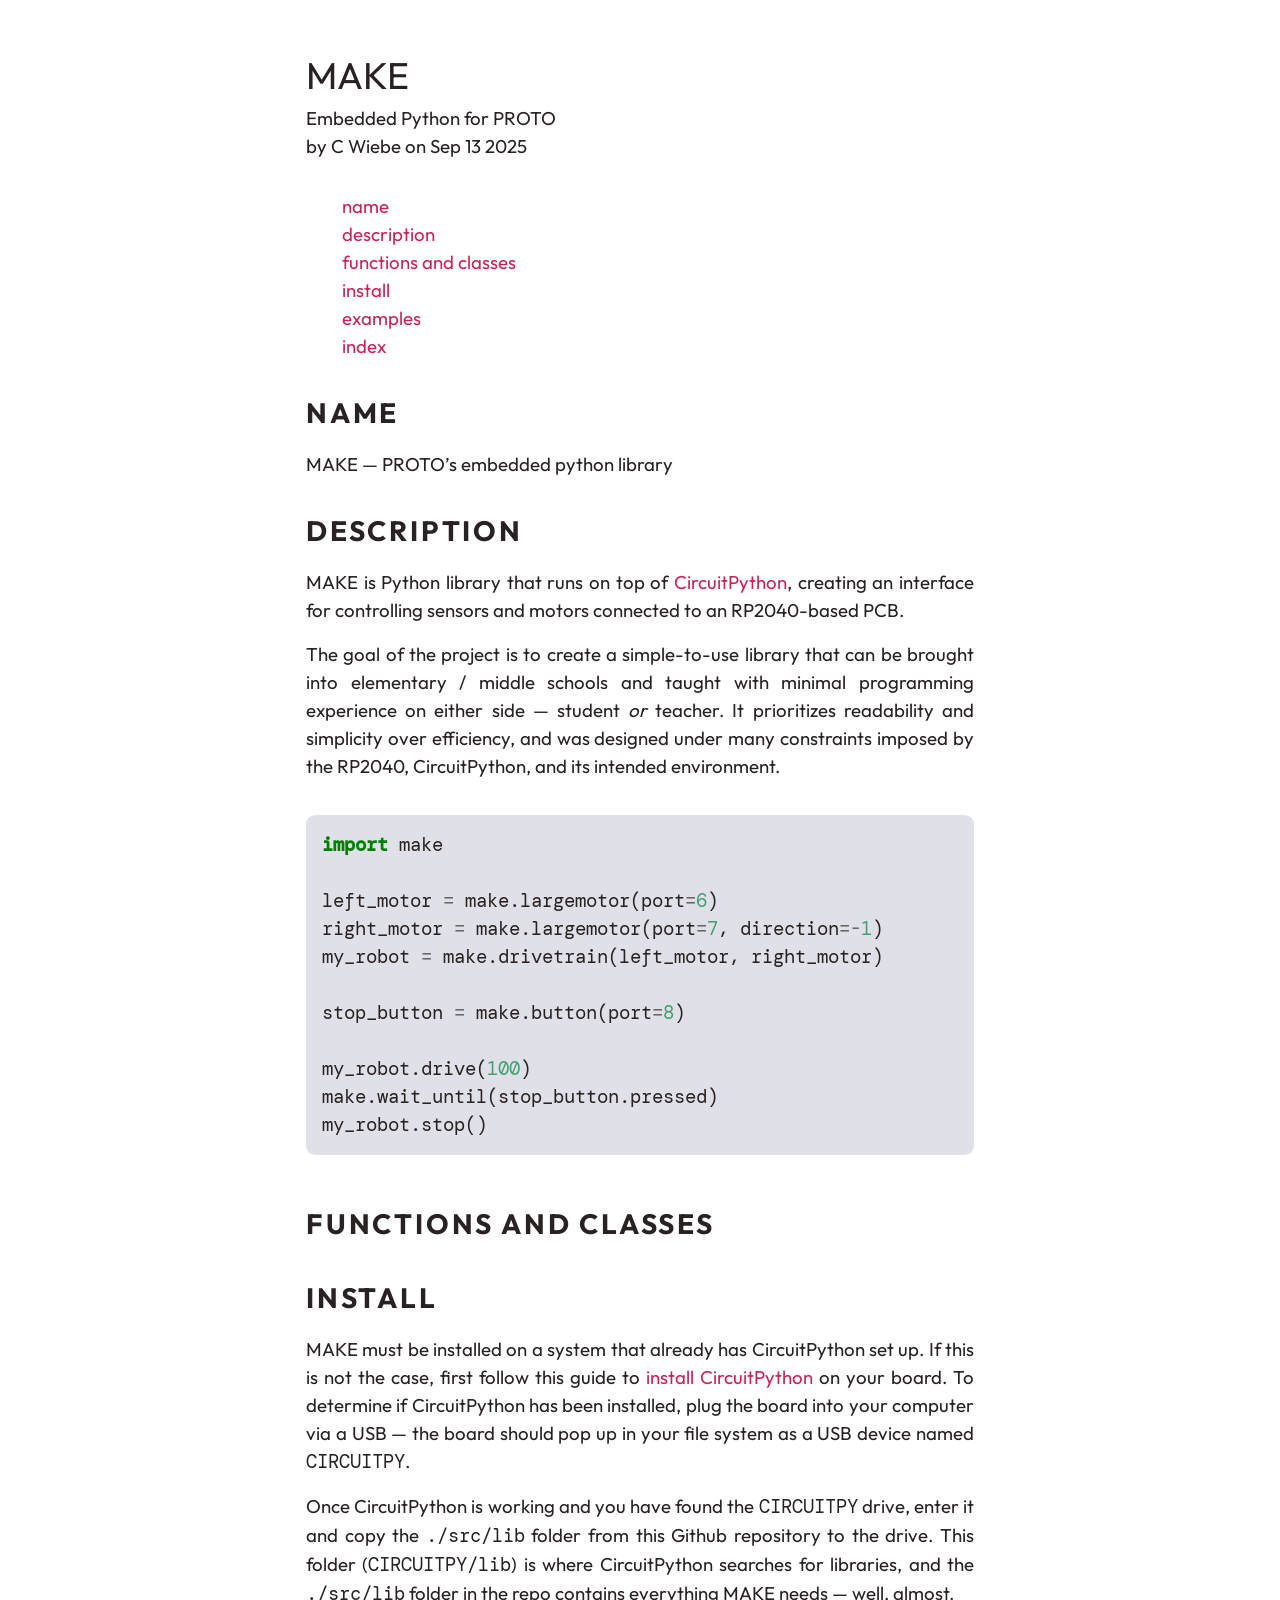
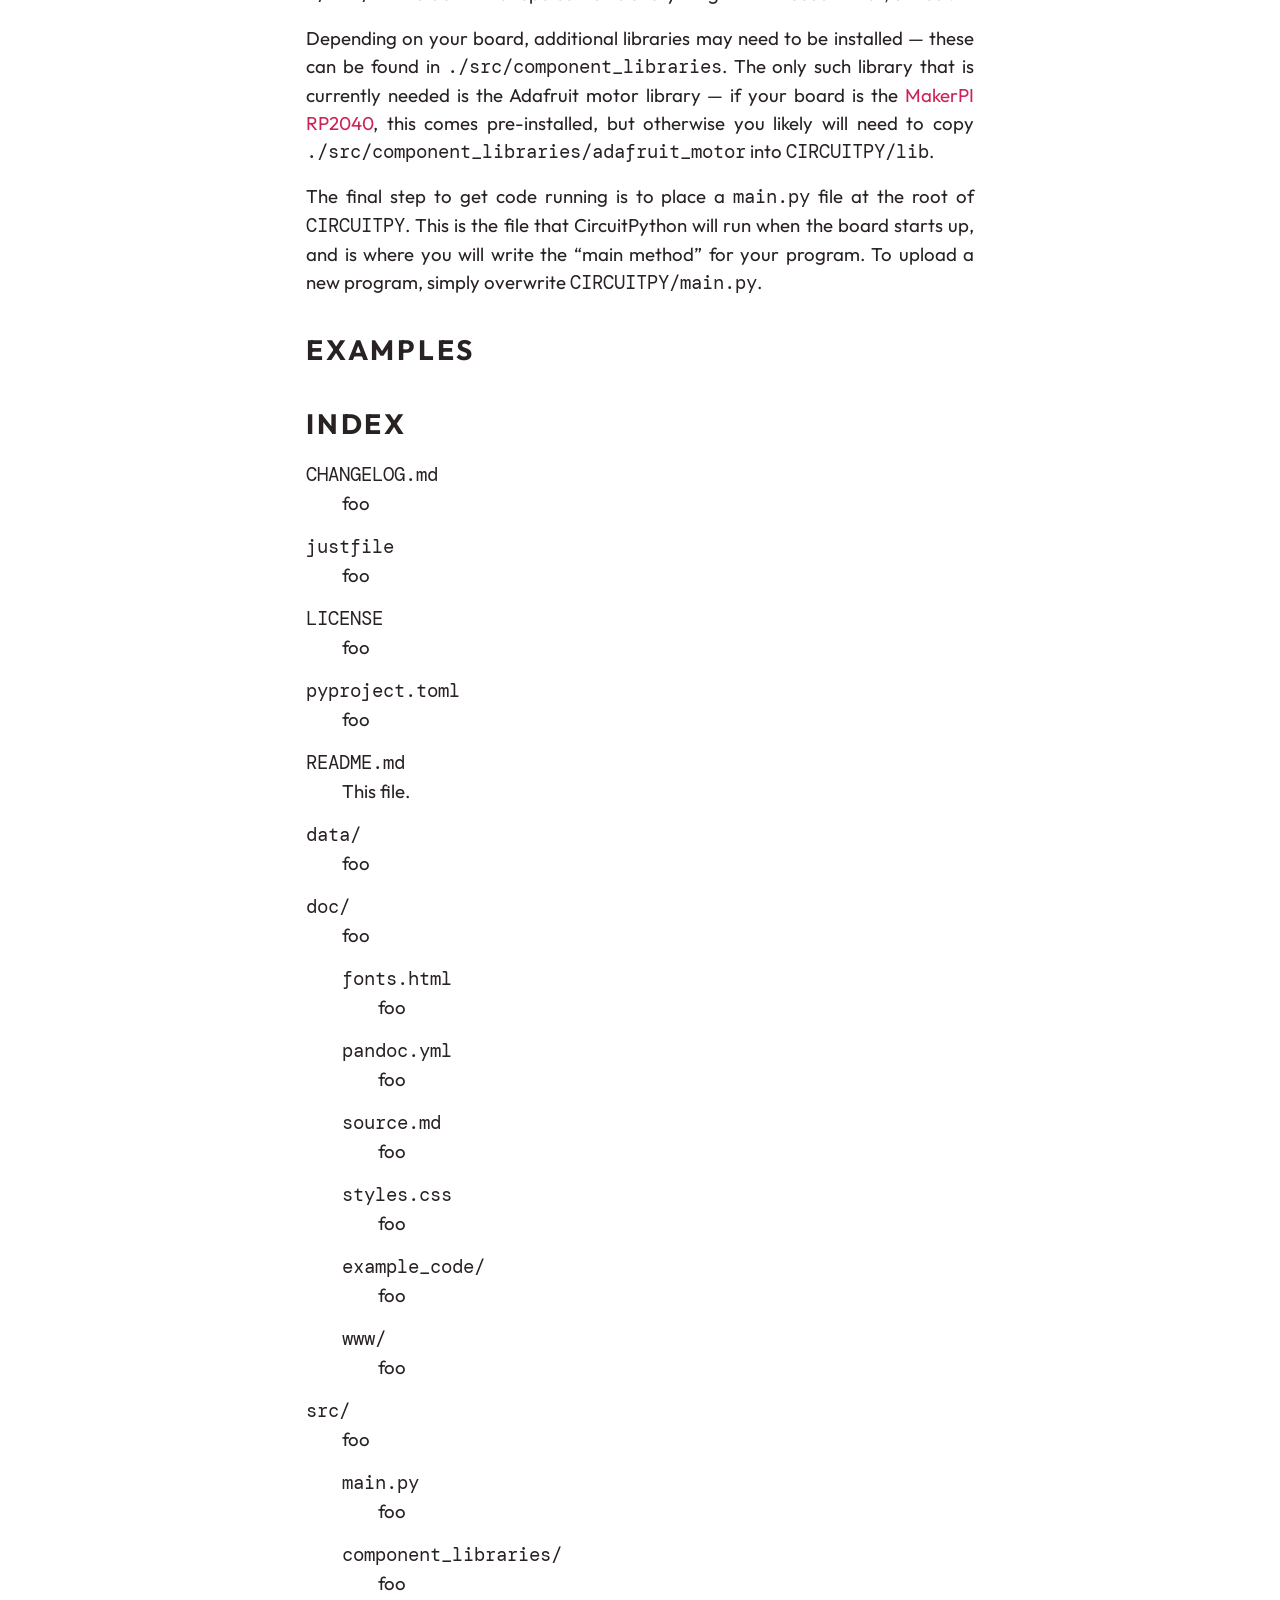
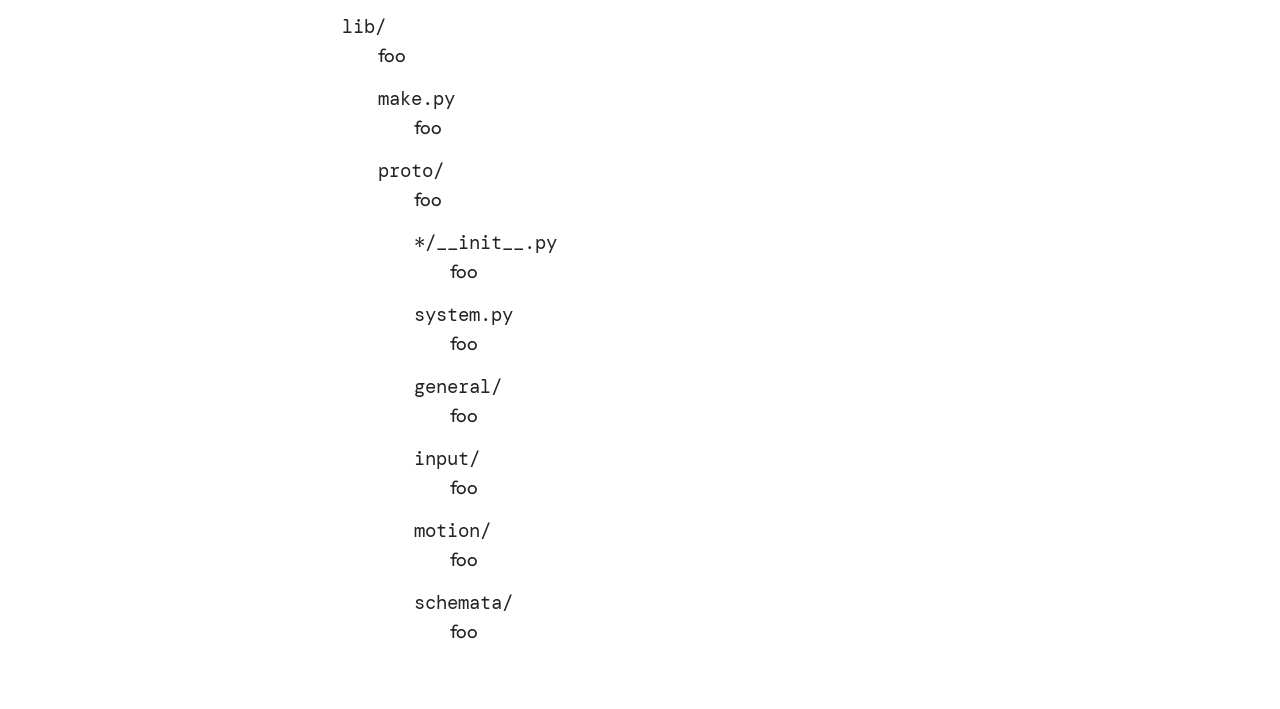
==== doc/www/index.html @ 9be84499 "begun redoing documentation" ====
<!doctype html>
<html lang="en">
<head>
  <meta name="color-scheme" content="light dark" />
  <meta charset="utf-8" />
  <meta name="generator" content="pandoc" />
  <meta name="viewport" content="width=device-width, initial-scale=1.0, user-scalable=yes" />
  <meta name="author" content="C Wiebe" />
  <title>MAKE</title>
  <style>
code{white-space: pre-wrap;}
span.smallcaps{font-variant: small-caps;}
div.columns{display: flex; gap: min(4vw, 1.5em);}
div.column{flex: auto; overflow-x: auto;}
div.hanging-indent{margin-left: 1.5em; text-indent: -1.5em;}

ul.task-list[class]{list-style: none;}
ul.task-list li input[type="checkbox"] {
font-size: inherit;
width: 0.8em;
margin: 0 0.8em 0.2em -1.6em;
vertical-align: middle;
}
.display.math{display: block; text-align: center; margin: 0.5rem auto;}

pre > code.sourceCode { white-space: pre; position: relative; }
pre > code.sourceCode > span { line-height: 1.25; }
pre > code.sourceCode > span:empty { height: 1.2em; }
.sourceCode { overflow: visible; }
code.sourceCode > span { color: inherit; text-decoration: inherit; }
div.sourceCode { margin: 1em 0; }
pre.sourceCode { margin: 0; }
@media screen {
div.sourceCode { overflow: auto; }
}
@media print {
pre > code.sourceCode { white-space: pre-wrap; }
pre > code.sourceCode > span { display: inline-block; text-indent: -5em; padding-left: 5em; }
}
pre.numberSource code
{ counter-reset: source-line 0; }
pre.numberSource code > span
{ position: relative; left: -4em; counter-increment: source-line; }
pre.numberSource code > span > a:first-child::before
{ content: counter(source-line);
position: relative; left: -1em; text-align: right; vertical-align: baseline;
border: none; display: inline-block;
-webkit-touch-callout: none; -webkit-user-select: none;
-khtml-user-select: none; -moz-user-select: none;
-ms-user-select: none; user-select: none;
padding: 0 4px; width: 4em;
color: #aaaaaa;
}
pre.numberSource { margin-left: 3em; border-left: 1px solid #aaaaaa; padding-left: 4px; }
div.sourceCode
{ }
@media screen {
pre > code.sourceCode > span > a:first-child::before { text-decoration: underline; }
}
code span.al { color: #ff0000; font-weight: bold; } 
code span.an { color: #60a0b0; font-weight: bold; font-style: italic; } 
code span.at { color: #7d9029; } 
code span.bn { color: #40a070; } 
code span.bu { color: #008000; } 
code span.cf { color: #007020; font-weight: bold; } 
code span.ch { color: #4070a0; } 
code span.cn { color: #880000; } 
code span.co { color: #60a0b0; font-style: italic; } 
code span.cv { color: #60a0b0; font-weight: bold; font-style: italic; } 
code span.do { color: #ba2121; font-style: italic; } 
code span.dt { color: #902000; } 
code span.dv { color: #40a070; } 
code span.er { color: #ff0000; font-weight: bold; } 
code span.ex { } 
code span.fl { color: #40a070; } 
code span.fu { color: #06287e; } 
code span.im { color: #008000; font-weight: bold; } 
code span.in { color: #60a0b0; font-weight: bold; font-style: italic; } 
code span.kw { color: #007020; font-weight: bold; } 
code span.op { color: #666666; } 
code span.ot { color: #007020; } 
code span.pp { color: #bc7a00; } 
code span.sc { color: #4070a0; } 
code span.ss { color: #bb6688; } 
code span.st { color: #4070a0; } 
code span.va { color: #19177c; } 
code span.vs { color: #4070a0; } 
code span.wa { color: #60a0b0; font-weight: bold; font-style: italic; } 
</style>
  <style type="text/css">* {
padding:0;
margin:0;
box-sizing:border-box;
}
:root {
--rule:1px;
--sm:8px;
--md:16px;
--lg:32px;
--indent:3ch;
--font-size:14pt;
--tracking:0.15rem;
--font-family:"Outfit", sans-serif;
--mono-family:"DM Mono", monospace;
--fg:light-dark(#292222, #e0e0e8);
--bg:light-dark(#fff, #1c1c1f);
--fg2:light-dark(#292222, #e0e0e8);
--bg2:light-dark(#fde, #444460);
--link:light-dark(#c25, #69f);
--code-fg:light-dark(#292222, #1c1c1f);
--code-bg:light-dark(#e0e0e8, #e0e0e8);
font:var(--font-size) / 1.5 var(--font-family);
hyphens:auto;
color:var(--fg);
background:var(--bg);
}
body {
max-width:700px;
min-height:100vh;
padding:var(--md);
margin:var(--lg) auto;
}
h1.title {
font-size:2rem;
font-weight:normal;
}
h1:not(.title) {
font-size:1.5rem;
font-weight:bold;
margin-top:var(--lg);
letter-spacing:var(--tracking);
text-transform:uppercase;
}
h2 {
font-size: 1.1rem;
font-weight:bold;
letter-spacing:var(--tracking);
margin-top:var(--lg);
text-transform:uppercase;
}
h3 {
font-size: 1rem;
font-weight:normal;
letter-spacing:var(--tracking);
margin-top:var(--md);
text-transform:uppercase;
}
dt {
margin-top:var(--md);
font-family:var(--mono-family);
}
dd {
margin-left:var(--indent);
margin-bottom:var(--md);
}
ol, ul {
margin-left:var(--indent);
}
:is(h1, h2, h3, h4, h6, p, ol, ul, dl, pre) + :is(p, ol, ul, dl, pre) {
margin-block:var(--md);
}
@media (width > 700px) {
p {
text-align:justify;
}
}
p.subtitle {
margin:0;
}
p.author, p.date {
display:inline;
}
p.author::before {
content:'by ';
}
p.date::before {
content:'on ';
}
hr {
margin-block:var(--lg);
}
code {
font-family:var(--mono-family);
}
pre > code {
display:block;
color:var(--code-fg);
background:var(--code-bg);
border-radius:0.5rem;
padding:var(--md);
margin-block:var(--md);
white-space:pre;
overflow:auto;
}
a {
color:var(--link);
text-decoration:none;
}
a:hover {
text-decoration:underline var(--rule) solid currentcolor;
position:relative;
}
a:hover::after {
position:absolute;
left:0;
top:1.3rem;
background:var(--bg2);
border-radius:0.5rem;
color:var(--fg);
content:attr(href);
padding:4px 8px;
white-space:nowrap;
}
nav#TOC {
margin-block:var(--lg);
}
nav#TOC li::marker {
content:'';
}
nav#TOC a {
text-transform:lowercase;
}
nav#TOC a:hover::after {
content:none;
}
</style>
  <link href="data:text/html; charset=utf-8;charset=utf-8,%3Chtml%20lang%3D%22en%22%20dir%3Dltr%3E%3Cmeta%20charset%3Dutf%2D8%3E%3Cmeta%20name%3Dviewport%20content%3D%22initial%2Dscale%3D1%2C%20minimum%2Dscale%3D1%2C%20width%3Ddevice%2Dwidth%22%3E%3Ctitle%3EError%20404%20%28Not%20Found%29%21%211%3C%2Ftitle%3E%3Cstyle%3E%2A%7Bmargin%3A0%3Bpadding%3A0%7Dhtml%2Ccode%7Bfont%3A15px%2F22px%20arial%2Csans%2Dserif%7Dhtml%7Bbackground%3A%23fff%3Bcolor%3A%23222%3Bpadding%3A15px%7Dbody%7Bcolor%3A%23222%3Btext%2Dalign%3Aunset%3Bmargin%3A7%25%20auto%200%3Bmax%2Dwidth%3A390px%3Bmin%2Dheight%3A180px%3Bpadding%3A30px%200%2015px%3B%7D%2A%20%3E%20body%7Bbackground%3Aurl%28%2F%2Fwww%2Egoogle%2Ecom%2Fimages%2Ferrors%2Frobot%2Epng%29%20100%25%205px%20no%2Drepeat%3Bpadding%2Dright%3A205px%7Dp%7Bmargin%3A11px%200%2022px%3Boverflow%3Ahidden%7Dpre%7Bwhite%2Dspace%3Apre%2Dwrap%3B%7Dins%7Bcolor%3A%23777%3Btext%2Ddecoration%3Anone%7Da%20img%7Bborder%3A0%7D%40media%20screen%20and%20%28max%2Dwidth%3A772px%29%7Bbody%7Bbackground%3Anone%3Bmargin%2Dtop%3A0%3Bmax%2Dwidth%3Anone%3Bpadding%2Dright%3A0%7D%7D%23logo%7Bbackground%3Aurl%28%2F%2Fwww%2Egoogle%2Ecom%2Fimages%2Fbranding%2Fgooglelogo%2F1x%2Fgooglelogo%5Fcolor%5F150x54dp%2Epng%29%20no%2Drepeat%3Bmargin%2Dleft%3A%2D5px%7D%40media%20only%20screen%20and%20%28min%2Dresolution%3A192dpi%29%7B%23logo%7Bbackground%3Aurl%28%2F%2Fwww%2Egoogle%2Ecom%2Fimages%2Fbranding%2Fgooglelogo%2F2x%2Fgooglelogo%5Fcolor%5F150x54dp%2Epng%29%20no%2Drepeat%200%25%200%25%2F100%25%20100%25%3B%2Dmoz%2Dborder%2Dimage%3Aurl%28%2F%2Fwww%2Egoogle%2Ecom%2Fimages%2Fbranding%2Fgooglelogo%2F2x%2Fgooglelogo%5Fcolor%5F150x54dp%2Epng%29%200%7D%7D%40media%20only%20screen%20and%20%28%2Dwebkit%2Dmin%2Ddevice%2Dpixel%2Dratio%3A2%29%7B%23logo%7Bbackground%3Aurl%28%2F%2Fwww%2Egoogle%2Ecom%2Fimages%2Fbranding%2Fgooglelogo%2F2x%2Fgooglelogo%5Fcolor%5F150x54dp%2Epng%29%20no%2Drepeat%3B%2Dwebkit%2Dbackground%2Dsize%3A100%25%20100%25%7D%7D%23logo%7Bdisplay%3Ainline%2Dblock%3Bheight%3A54px%3Bwidth%3A150px%7D%3C%2Fstyle%3E%3Cmain%20id%3D%22af%2Derror%2Dcontainer%22%20role%3D%22main%22%3E%3Ca%20href%3D%2F%2Fwww%2Egoogle%2Ecom%3E%3Cspan%20id%3Dlogo%20aria%2Dlabel%3DGoogle%20role%3Dimg%3E%3C%2Fspan%3E%3C%2Fa%3E%3Cp%3E%3Cb%3E404%2E%3C%2Fb%3E%20%3Cins%3EThat%E2%80%99s%20an%20error%2E%3C%2Fins%3E%3Cp%3EThe%20requested%20URL%20was%20not%20found%20on%20this%20server%2E%20%3Cins%3EThat%E2%80%99s%20all%20we%20know%2E%3C%2Fins%3E%3C%2Fmain%3E" rel="preconnect">
  <link href="data:text/html; charset=UTF-8;charset=utf-8,%3C%21DOCTYPE%20html%3E%0A%3Chtml%20lang%3Den%3E%0A%20%20%3Cmeta%20charset%3Dutf%2D8%3E%0A%20%20%3Cmeta%20name%3Dviewport%20content%3D%22initial%2Dscale%3D1%2C%20minimum%2Dscale%3D1%2C%20width%3Ddevice%2Dwidth%22%3E%0A%20%20%3Ctitle%3EError%20404%20%28Not%20Found%29%21%211%3C%2Ftitle%3E%0A%20%20%3Cstyle%3E%0A%20%20%20%20%2A%7Bmargin%3A0%3Bpadding%3A0%7Dhtml%2Ccode%7Bfont%3A15px%2F22px%20arial%2Csans%2Dserif%7Dhtml%7Bbackground%3A%23fff%3Bcolor%3A%23222%3Bpadding%3A15px%7Dbody%7Bmargin%3A7%25%20auto%200%3Bmax%2Dwidth%3A390px%3Bmin%2Dheight%3A180px%3Bpadding%3A30px%200%2015px%7D%2A%20%3E%20body%7Bbackground%3Aurl%28%2F%2Fwww%2Egoogle%2Ecom%2Fimages%2Ferrors%2Frobot%2Epng%29%20100%25%205px%20no%2Drepeat%3Bpadding%2Dright%3A205px%7Dp%7Bmargin%3A11px%200%2022px%3Boverflow%3Ahidden%7Dins%7Bcolor%3A%23777%3Btext%2Ddecoration%3Anone%7Da%20img%7Bborder%3A0%7D%40media%20screen%20and%20%28max%2Dwidth%3A772px%29%7Bbody%7Bbackground%3Anone%3Bmargin%2Dtop%3A0%3Bmax%2Dwidth%3Anone%3Bpadding%2Dright%3A0%7D%7D%23logo%7Bbackground%3Aurl%28%2F%2Fwww%2Egoogle%2Ecom%2Fimages%2Fbranding%2Fgooglelogo%2F1x%2Fgooglelogo%5Fcolor%5F150x54dp%2Epng%29%20no%2Drepeat%3Bmargin%2Dleft%3A%2D5px%7D%40media%20only%20screen%20and%20%28min%2Dresolution%3A192dpi%29%7B%23logo%7Bbackground%3Aurl%28%2F%2Fwww%2Egoogle%2Ecom%2Fimages%2Fbranding%2Fgooglelogo%2F2x%2Fgooglelogo%5Fcolor%5F150x54dp%2Epng%29%20no%2Drepeat%200%25%200%25%2F100%25%20100%25%3B%2Dmoz%2Dborder%2Dimage%3Aurl%28%2F%2Fwww%2Egoogle%2Ecom%2Fimages%2Fbranding%2Fgooglelogo%2F2x%2Fgooglelogo%5Fcolor%5F150x54dp%2Epng%29%200%7D%7D%40media%20only%20screen%20and%20%28%2Dwebkit%2Dmin%2Ddevice%2Dpixel%2Dratio%3A2%29%7B%23logo%7Bbackground%3Aurl%28%2F%2Fwww%2Egoogle%2Ecom%2Fimages%2Fbranding%2Fgooglelogo%2F2x%2Fgooglelogo%5Fcolor%5F150x54dp%2Epng%29%20no%2Drepeat%3B%2Dwebkit%2Dbackground%2Dsize%3A100%25%20100%25%7D%7D%23logo%7Bdisplay%3Ainline%2Dblock%3Bheight%3A54px%3Bwidth%3A150px%7D%0A%20%20%3C%2Fstyle%3E%0A%20%20%3Ca%20href%3D%2F%2Fwww%2Egoogle%2Ecom%2F%3E%3Cspan%20id%3Dlogo%20aria%2Dlabel%3DGoogle%3E%3C%2Fspan%3E%3C%2Fa%3E%0A%20%20%3Cp%3E%3Cb%3E404%2E%3C%2Fb%3E%20%3Cins%3EThat%E2%80%99s%20an%20error%2E%3C%2Fins%3E%0A%20%20%3Cp%3EThe%20requested%20URL%20%3Ccode%3E%2F%3C%2Fcode%3E%20was%20not%20found%20on%20this%20server%2E%20%20%3Cins%3EThat%E2%80%99s%20all%20we%20know%2E%3C%2Fins%3E%0A" rel="preconnect" crossorigin>
  <style type="text/css">@font-face {
font-family: 'Outfit';
font-style: normal;
font-weight: 100;
font-display: swap;
src: url([data-uri]) format('truetype');
}
@font-face {
font-family: 'Outfit';
font-style: normal;
font-weight: 200;
font-display: swap;
src: url([data-uri]) format('truetype');
}
@font-face {
font-family: 'Outfit';
font-style: normal;
font-weight: 300;
font-display: swap;
src: url([data-uri]) format('truetype');
}
@font-face {
font-family: 'Outfit';
font-style: normal;
font-weight: 400;
font-display: swap;
src: url([data-uri]) format('truetype');
}
@font-face {
font-family: 'Outfit';
font-style: normal;
font-weight: 500;
font-display: swap;
src: url([data-uri]) format('truetype');
}
@font-face {
font-family: 'Outfit';
font-style: normal;
font-weight: 600;
font-display: swap;
src: url([data-uri]) format('truetype');
}
@font-face {
font-family: 'Outfit';
font-style: normal;
font-weight: 700;
font-display: swap;
src: url([data-uri]) format('truetype');
}
@font-face {
font-family: 'Outfit';
font-style: normal;
font-weight: 800;
font-display: swap;
src: url([data-uri]) format('truetype');
}
@font-face {
font-family: 'Outfit';
font-style: normal;
font-weight: 900;
font-display: swap;
src: url([data-uri]) format('truetype');
}
</style>
  <link href="data:text/html; charset=utf-8;charset=utf-8,%3Chtml%20lang%3D%22en%22%20dir%3Dltr%3E%3Cmeta%20charset%3Dutf%2D8%3E%3Cmeta%20name%3Dviewport%20content%3D%22initial%2Dscale%3D1%2C%20minimum%2Dscale%3D1%2C%20width%3Ddevice%2Dwidth%22%3E%3Ctitle%3EError%20404%20%28Not%20Found%29%21%211%3C%2Ftitle%3E%3Cstyle%3E%2A%7Bmargin%3A0%3Bpadding%3A0%7Dhtml%2Ccode%7Bfont%3A15px%2F22px%20arial%2Csans%2Dserif%7Dhtml%7Bbackground%3A%23fff%3Bcolor%3A%23222%3Bpadding%3A15px%7Dbody%7Bcolor%3A%23222%3Btext%2Dalign%3Aunset%3Bmargin%3A7%25%20auto%200%3Bmax%2Dwidth%3A390px%3Bmin%2Dheight%3A180px%3Bpadding%3A30px%200%2015px%3B%7D%2A%20%3E%20body%7Bbackground%3Aurl%28%2F%2Fwww%2Egoogle%2Ecom%2Fimages%2Ferrors%2Frobot%2Epng%29%20100%25%205px%20no%2Drepeat%3Bpadding%2Dright%3A205px%7Dp%7Bmargin%3A11px%200%2022px%3Boverflow%3Ahidden%7Dpre%7Bwhite%2Dspace%3Apre%2Dwrap%3B%7Dins%7Bcolor%3A%23777%3Btext%2Ddecoration%3Anone%7Da%20img%7Bborder%3A0%7D%40media%20screen%20and%20%28max%2Dwidth%3A772px%29%7Bbody%7Bbackground%3Anone%3Bmargin%2Dtop%3A0%3Bmax%2Dwidth%3Anone%3Bpadding%2Dright%3A0%7D%7D%23logo%7Bbackground%3Aurl%28%2F%2Fwww%2Egoogle%2Ecom%2Fimages%2Fbranding%2Fgooglelogo%2F1x%2Fgooglelogo%5Fcolor%5F150x54dp%2Epng%29%20no%2Drepeat%3Bmargin%2Dleft%3A%2D5px%7D%40media%20only%20screen%20and%20%28min%2Dresolution%3A192dpi%29%7B%23logo%7Bbackground%3Aurl%28%2F%2Fwww%2Egoogle%2Ecom%2Fimages%2Fbranding%2Fgooglelogo%2F2x%2Fgooglelogo%5Fcolor%5F150x54dp%2Epng%29%20no%2Drepeat%200%25%200%25%2F100%25%20100%25%3B%2Dmoz%2Dborder%2Dimage%3Aurl%28%2F%2Fwww%2Egoogle%2Ecom%2Fimages%2Fbranding%2Fgooglelogo%2F2x%2Fgooglelogo%5Fcolor%5F150x54dp%2Epng%29%200%7D%7D%40media%20only%20screen%20and%20%28%2Dwebkit%2Dmin%2Ddevice%2Dpixel%2Dratio%3A2%29%7B%23logo%7Bbackground%3Aurl%28%2F%2Fwww%2Egoogle%2Ecom%2Fimages%2Fbranding%2Fgooglelogo%2F2x%2Fgooglelogo%5Fcolor%5F150x54dp%2Epng%29%20no%2Drepeat%3B%2Dwebkit%2Dbackground%2Dsize%3A100%25%20100%25%7D%7D%23logo%7Bdisplay%3Ainline%2Dblock%3Bheight%3A54px%3Bwidth%3A150px%7D%3C%2Fstyle%3E%3Cmain%20id%3D%22af%2Derror%2Dcontainer%22%20role%3D%22main%22%3E%3Ca%20href%3D%2F%2Fwww%2Egoogle%2Ecom%3E%3Cspan%20id%3Dlogo%20aria%2Dlabel%3DGoogle%20role%3Dimg%3E%3C%2Fspan%3E%3C%2Fa%3E%3Cp%3E%3Cb%3E404%2E%3C%2Fb%3E%20%3Cins%3EThat%E2%80%99s%20an%20error%2E%3C%2Fins%3E%3Cp%3EThe%20requested%20URL%20was%20not%20found%20on%20this%20server%2E%20%3Cins%3EThat%E2%80%99s%20all%20we%20know%2E%3C%2Fins%3E%3C%2Fmain%3E" rel="preconnect">
  <link href="data:text/html; charset=UTF-8;charset=utf-8,%3C%21DOCTYPE%20html%3E%0A%3Chtml%20lang%3Den%3E%0A%20%20%3Cmeta%20charset%3Dutf%2D8%3E%0A%20%20%3Cmeta%20name%3Dviewport%20content%3D%22initial%2Dscale%3D1%2C%20minimum%2Dscale%3D1%2C%20width%3Ddevice%2Dwidth%22%3E%0A%20%20%3Ctitle%3EError%20404%20%28Not%20Found%29%21%211%3C%2Ftitle%3E%0A%20%20%3Cstyle%3E%0A%20%20%20%20%2A%7Bmargin%3A0%3Bpadding%3A0%7Dhtml%2Ccode%7Bfont%3A15px%2F22px%20arial%2Csans%2Dserif%7Dhtml%7Bbackground%3A%23fff%3Bcolor%3A%23222%3Bpadding%3A15px%7Dbody%7Bmargin%3A7%25%20auto%200%3Bmax%2Dwidth%3A390px%3Bmin%2Dheight%3A180px%3Bpadding%3A30px%200%2015px%7D%2A%20%3E%20body%7Bbackground%3Aurl%28%2F%2Fwww%2Egoogle%2Ecom%2Fimages%2Ferrors%2Frobot%2Epng%29%20100%25%205px%20no%2Drepeat%3Bpadding%2Dright%3A205px%7Dp%7Bmargin%3A11px%200%2022px%3Boverflow%3Ahidden%7Dins%7Bcolor%3A%23777%3Btext%2Ddecoration%3Anone%7Da%20img%7Bborder%3A0%7D%40media%20screen%20and%20%28max%2Dwidth%3A772px%29%7Bbody%7Bbackground%3Anone%3Bmargin%2Dtop%3A0%3Bmax%2Dwidth%3Anone%3Bpadding%2Dright%3A0%7D%7D%23logo%7Bbackground%3Aurl%28%2F%2Fwww%2Egoogle%2Ecom%2Fimages%2Fbranding%2Fgooglelogo%2F1x%2Fgooglelogo%5Fcolor%5F150x54dp%2Epng%29%20no%2Drepeat%3Bmargin%2Dleft%3A%2D5px%7D%40media%20only%20screen%20and%20%28min%2Dresolution%3A192dpi%29%7B%23logo%7Bbackground%3Aurl%28%2F%2Fwww%2Egoogle%2Ecom%2Fimages%2Fbranding%2Fgooglelogo%2F2x%2Fgooglelogo%5Fcolor%5F150x54dp%2Epng%29%20no%2Drepeat%200%25%200%25%2F100%25%20100%25%3B%2Dmoz%2Dborder%2Dimage%3Aurl%28%2F%2Fwww%2Egoogle%2Ecom%2Fimages%2Fbranding%2Fgooglelogo%2F2x%2Fgooglelogo%5Fcolor%5F150x54dp%2Epng%29%200%7D%7D%40media%20only%20screen%20and%20%28%2Dwebkit%2Dmin%2Ddevice%2Dpixel%2Dratio%3A2%29%7B%23logo%7Bbackground%3Aurl%28%2F%2Fwww%2Egoogle%2Ecom%2Fimages%2Fbranding%2Fgooglelogo%2F2x%2Fgooglelogo%5Fcolor%5F150x54dp%2Epng%29%20no%2Drepeat%3B%2Dwebkit%2Dbackground%2Dsize%3A100%25%20100%25%7D%7D%23logo%7Bdisplay%3Ainline%2Dblock%3Bheight%3A54px%3Bwidth%3A150px%7D%0A%20%20%3C%2Fstyle%3E%0A%20%20%3Ca%20href%3D%2F%2Fwww%2Egoogle%2Ecom%2F%3E%3Cspan%20id%3Dlogo%20aria%2Dlabel%3DGoogle%3E%3C%2Fspan%3E%3C%2Fa%3E%0A%20%20%3Cp%3E%3Cb%3E404%2E%3C%2Fb%3E%20%3Cins%3EThat%E2%80%99s%20an%20error%2E%3C%2Fins%3E%0A%20%20%3Cp%3EThe%20requested%20URL%20%3Ccode%3E%2F%3C%2Fcode%3E%20was%20not%20found%20on%20this%20server%2E%20%20%3Cins%3EThat%E2%80%99s%20all%20we%20know%2E%3C%2Fins%3E%0A" rel="preconnect" crossorigin>
  <style type="text/css">@font-face {
font-family: 'DM Mono';
font-style: italic;
font-weight: 300;
font-display: swap;
src: url([data-uri]) format('truetype');
}
@font-face {
font-family: 'DM Mono';
font-style: italic;
font-weight: 400;
font-display: swap;
src: url([data-uri]) format('truetype');
}
@font-face {
font-family: 'DM Mono';
font-style: italic;
font-weight: 500;
font-display: swap;
src: url([data-uri]) format('truetype');
}
@font-face {
font-family: 'DM Mono';
font-style: normal;
font-weight: 300;
font-display: swap;
src: url([data-uri]) format('truetype');
}
@font-face {
font-family: 'DM Mono';
font-style: normal;
font-weight: 400;
font-display: swap;
src: url([data-uri]) format('truetype');
}
@font-face {
font-family: 'DM Mono';
font-style: normal;
font-weight: 500;
font-display: swap;
src: url([data-uri]) format('truetype');
}
</style>
</head>
<body>
<header id="title-block-header">
<h1 class="title">MAKE</h1>
<p class="subtitle">Embedded Python for PROTO</p>
<p class="author">C Wiebe</p>
<p class="date">Sep 13 2025</p>
</header>
<nav id="TOC" role="doc-toc">
<ul>
<li><a href="#name" id="toc-name">NAME</a></li>
<li><a href="#description" id="toc-description">DESCRIPTION</a></li>
<li><a href="#functions-and-classes" id="toc-functions-and-classes">FUNCTIONS AND CLASSES</a></li>
<li><a href="#install" id="toc-install">INSTALL</a></li>
<li><a href="#examples" id="toc-examples">EXAMPLES</a></li>
<li><a href="#index" id="toc-index">INDEX</a></li>
</ul>
</nav>
<h1 id="name">NAME</h1>
<p>MAKE — PROTO’s embedded python library</p>
<h1 id="description">DESCRIPTION</h1>
<p>MAKE is Python library that runs on top of <a href="https://circuitpython.org/">CircuitPython</a>, creating an
interface for controlling sensors and motors connected to an
RP2040-based PCB.</p>
<p>The goal of the project is to create a simple-to-use library that can
be brought into elementary / middle schools and taught with minimal
programming experience on either side — student <em>or</em> teacher. It
prioritizes readability and simplicity over efficiency, and was designed
under many constraints imposed by the RP2040, CircuitPython, and its
intended environment.</p>
<div class="sourceCode" id="cb1"><pre class="sourceCode py"><code class="sourceCode python"><span id="cb1-1"><a href="#cb1-1" aria-hidden="true" tabindex="-1"></a><span class="im">import</span> make</span>
<span id="cb1-2"><a href="#cb1-2" aria-hidden="true" tabindex="-1"></a></span>
<span id="cb1-3"><a href="#cb1-3" aria-hidden="true" tabindex="-1"></a>left_motor <span class="op">=</span> make.largemotor(port<span class="op">=</span><span class="dv">6</span>)</span>
<span id="cb1-4"><a href="#cb1-4" aria-hidden="true" tabindex="-1"></a>right_motor <span class="op">=</span> make.largemotor(port<span class="op">=</span><span class="dv">7</span>, direction<span class="op">=-</span><span class="dv">1</span>)</span>
<span id="cb1-5"><a href="#cb1-5" aria-hidden="true" tabindex="-1"></a>my_robot <span class="op">=</span> make.drivetrain(left_motor, right_motor)</span>
<span id="cb1-6"><a href="#cb1-6" aria-hidden="true" tabindex="-1"></a></span>
<span id="cb1-7"><a href="#cb1-7" aria-hidden="true" tabindex="-1"></a>stop_button <span class="op">=</span> make.button(port<span class="op">=</span><span class="dv">8</span>)</span>
<span id="cb1-8"><a href="#cb1-8" aria-hidden="true" tabindex="-1"></a></span>
<span id="cb1-9"><a href="#cb1-9" aria-hidden="true" tabindex="-1"></a>my_robot.drive(<span class="dv">100</span>)</span>
<span id="cb1-10"><a href="#cb1-10" aria-hidden="true" tabindex="-1"></a>make.wait_until(stop_button.pressed)</span>
<span id="cb1-11"><a href="#cb1-11" aria-hidden="true" tabindex="-1"></a>my_robot.stop()</span></code></pre></div>
<h1 id="functions-and-classes">FUNCTIONS AND CLASSES</h1>
<h1 id="install">INSTALL</h1>
<p>MAKE must be installed on a system that already has CircuitPython set
up. If this is not the case, first follow this guide to <a href="https://learn.adafruit.com/welcome-to-circuitpython/installing-circuitpython">install
CircuitPython</a> on your board. To determine if CircuitPython has been
installed, plug the board into your computer via a USB — the board
should pop up in your file system as a USB device named
<code>CIRCUITPY</code>.</p>
<p>Once CircuitPython is working and you have found the
<code>CIRCUITPY</code> drive, enter it and copy the
<code>./src/lib</code> folder from this Github repository to the drive.
This folder (<code>CIRCUITPY/lib</code>) is where CircuitPython searches
for libraries, and the <code>./src/lib</code> folder in the repo
contains everything MAKE needs — well, almost.</p>
<p>Depending on your board, additional libraries may need to be
installed — these can be found in
<code>./src/component_libraries</code>. The only such library that is
currently needed is the Adafruit motor library — if your board is the <a href="https://www.cytron.io/p-maker-pi-rp2040-simplifying-robotics-with-raspberry-pi-rp2040">MakerPI
RP2040</a>, this comes pre-installed, but otherwise you likely will need
to copy <code>./src/component_libraries/adafruit_motor</code> into
<code>CIRCUITPY/lib</code>.</p>
<p>The final step to get code running is to place a <code>main.py</code>
file at the root of <code>CIRCUITPY</code>. This is the file that
CircuitPython will run when the board starts up, and is where you will
write the “main method” for your program. To upload a new program,
simply overwrite <code>CIRCUITPY/main.py</code>.</p>
<h1 id="examples">EXAMPLES</h1>
<h1 id="index">INDEX</h1>
<dl>
<dt>CHANGELOG.md</dt>
<dd>
foo
</dd>
<dt>justfile</dt>
<dd>
foo
</dd>
<dt>LICENSE</dt>
<dd>
foo
</dd>
<dt>pyproject.toml</dt>
<dd>
foo
</dd>
<dt>README.md</dt>
<dd>
This file.
</dd>
<dt>data/</dt>
<dd>
foo
</dd>
<dt>doc/</dt>
<dd>
<p>foo</p>
<dl>
<dt>fonts.html</dt>
<dd>
foo
</dd>
<dt>pandoc.yml</dt>
<dd>
foo
</dd>
<dt>source.md</dt>
<dd>
foo
</dd>
<dt>styles.css</dt>
<dd>
foo
</dd>
<dt>example_code/</dt>
<dd>
foo
</dd>
<dt>www/</dt>
<dd>
foo
</dd>
</dl>
</dd>
<dt>src/</dt>
<dd>
<p>foo</p>
<dl>
<dt>main.py</dt>
<dd>
foo
</dd>
<dt>component_libraries/</dt>
<dd>
foo
</dd>
<dt>lib/</dt>
<dd>
<p>foo</p>
<dl>
<dt>make.py</dt>
<dd>
foo
</dd>
<dt>proto/</dt>
<dd>
<p>foo</p>
<dl>
<dt>*/__init__.py</dt>
<dd>
foo
</dd>
<dt>system.py</dt>
<dd>
foo
</dd>
<dt>general/</dt>
<dd>
foo
</dd>
<dt>input/</dt>
<dd>
foo
</dd>
<dt>motion/</dt>
<dd>
foo
</dd>
<dt>schemata/</dt>
<dd>
foo
</dd>
</dl>
</dd>
</dl>
</dd>
</dl>
</dd>
</dl>
</body>
</html>
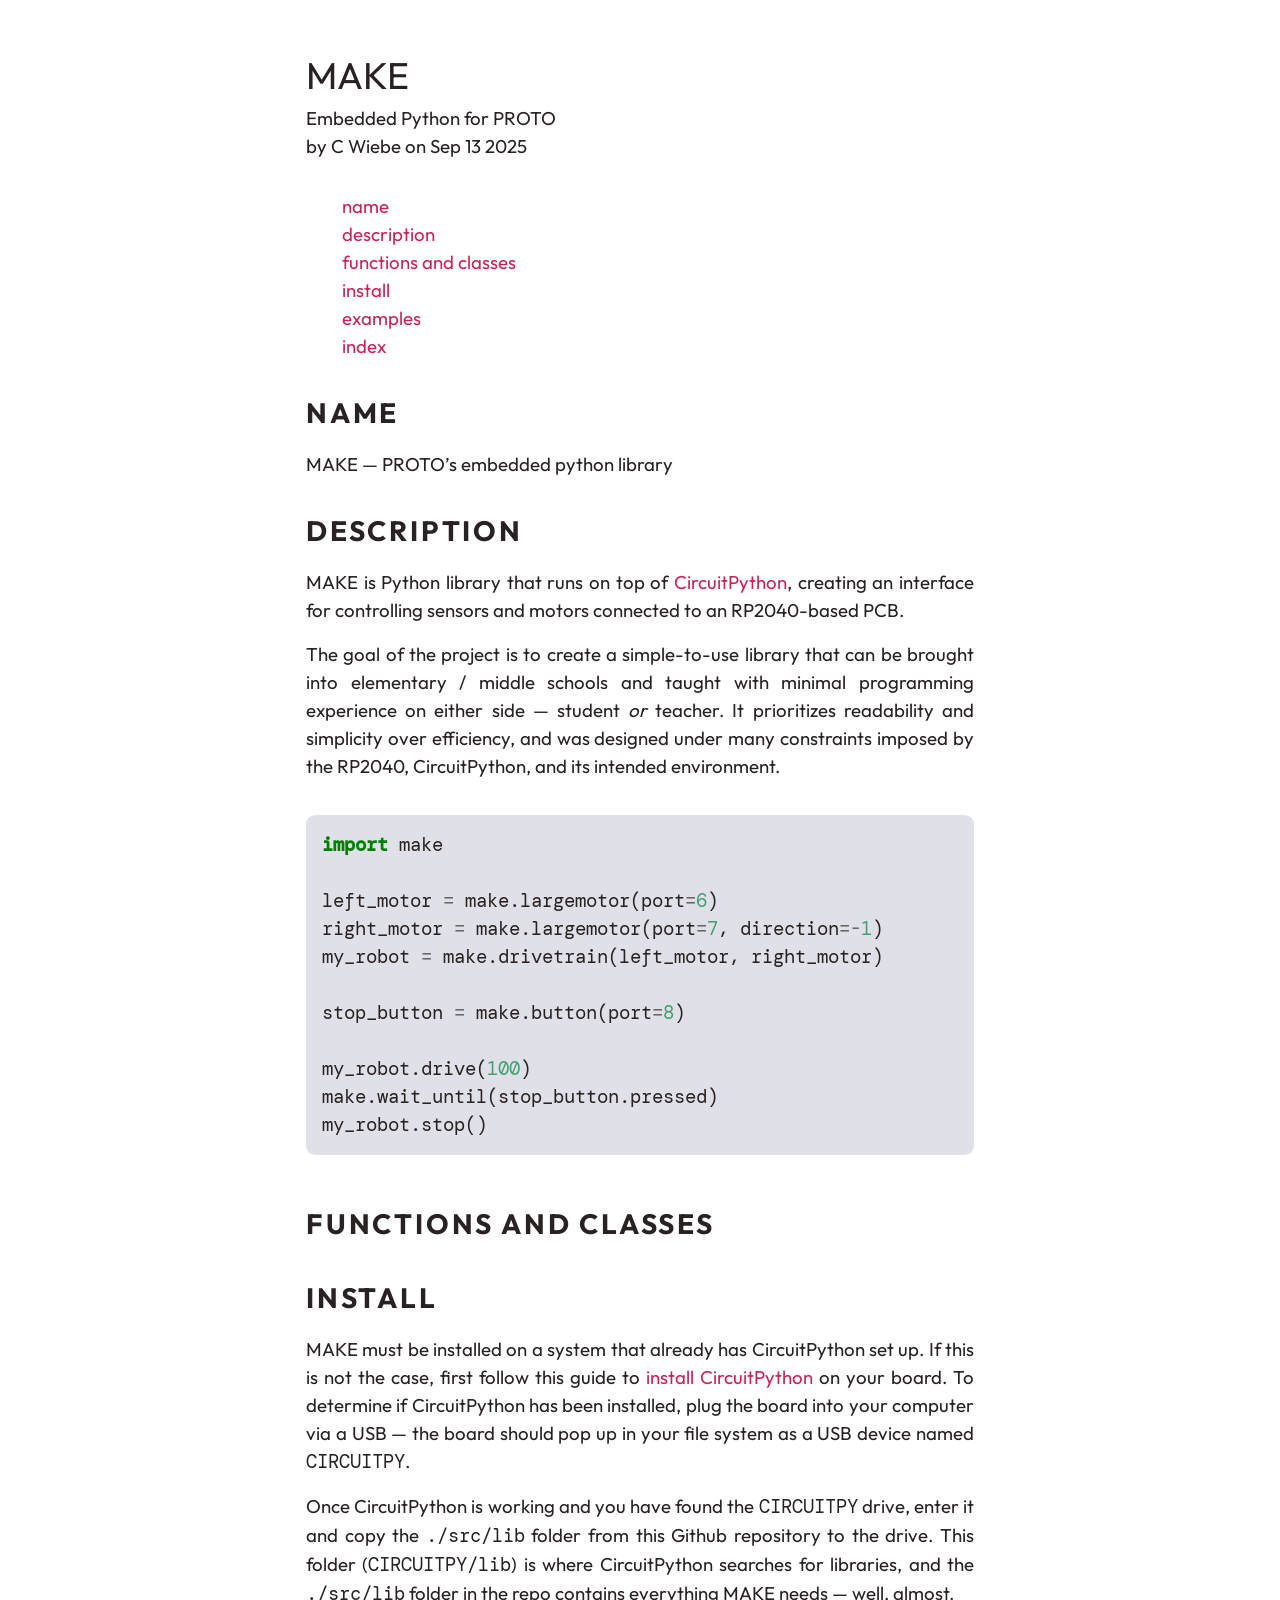
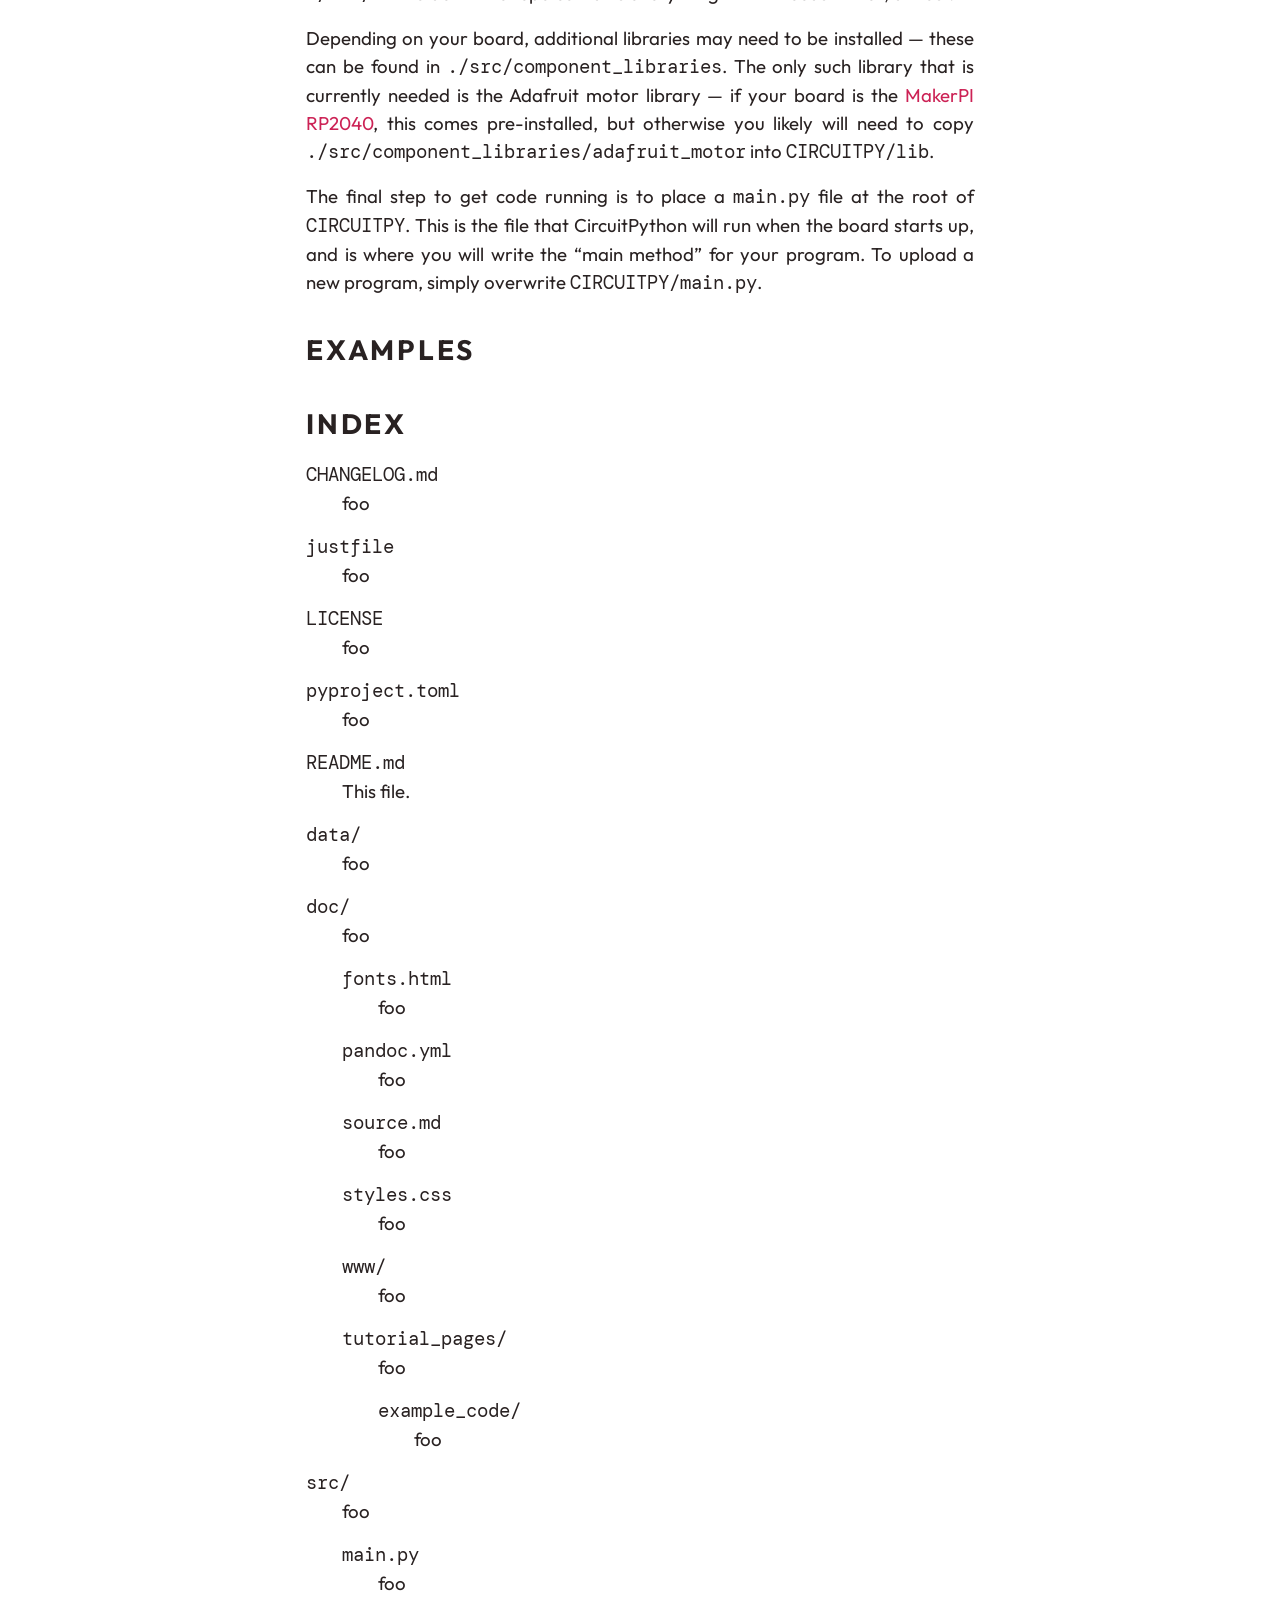
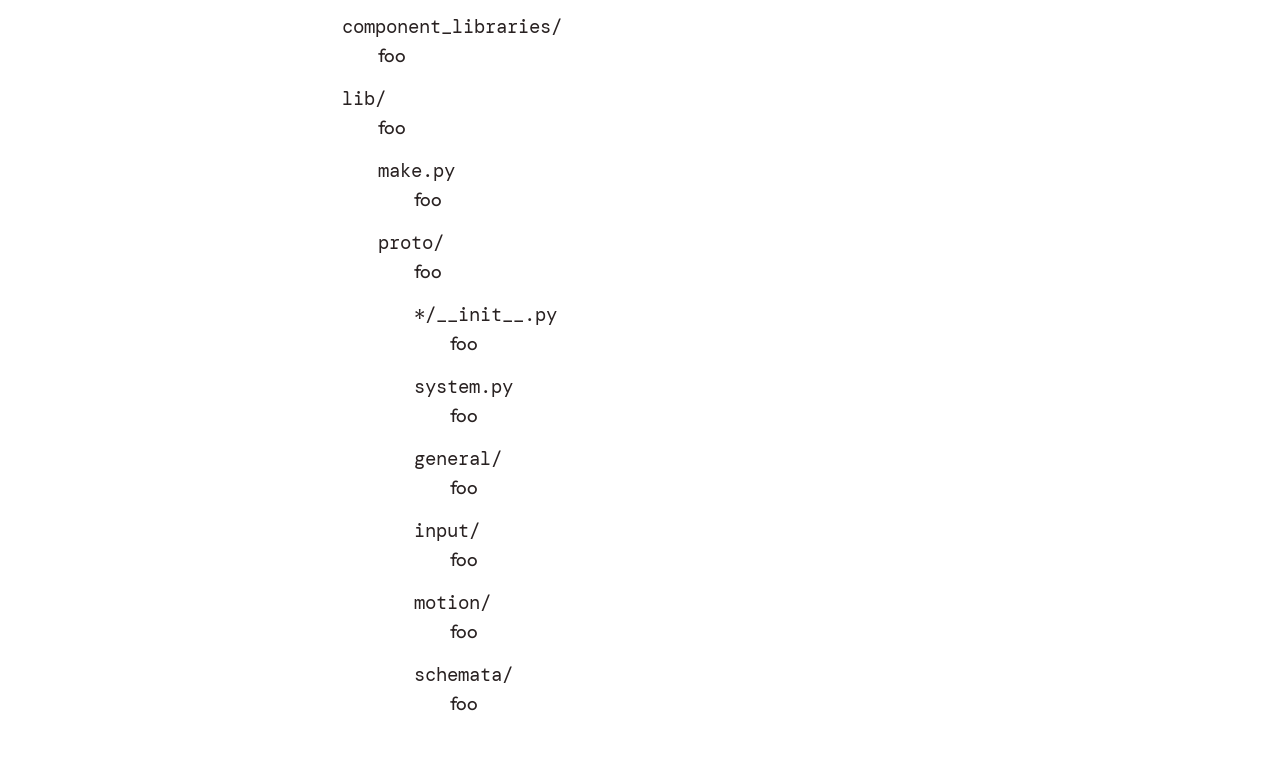
==== commit 096a1b87: "updated setup page" ====
--- a/doc/www/index.html
+++ b/doc/www/index.html
@@ -449,13 +449,19 @@
 <dd>
 foo
 </dd>
+<dt>www/</dt>
+<dd>
+foo
+</dd>
+<dt>tutorial_pages/</dt>
+<dd>
+<p>foo</p>
+<dl>
 <dt>example_code/</dt>
 <dd>
 foo
 </dd>
-<dt>www/</dt>
-<dd>
-foo
+</dl>
 </dd>
 </dl>
 </dd>
